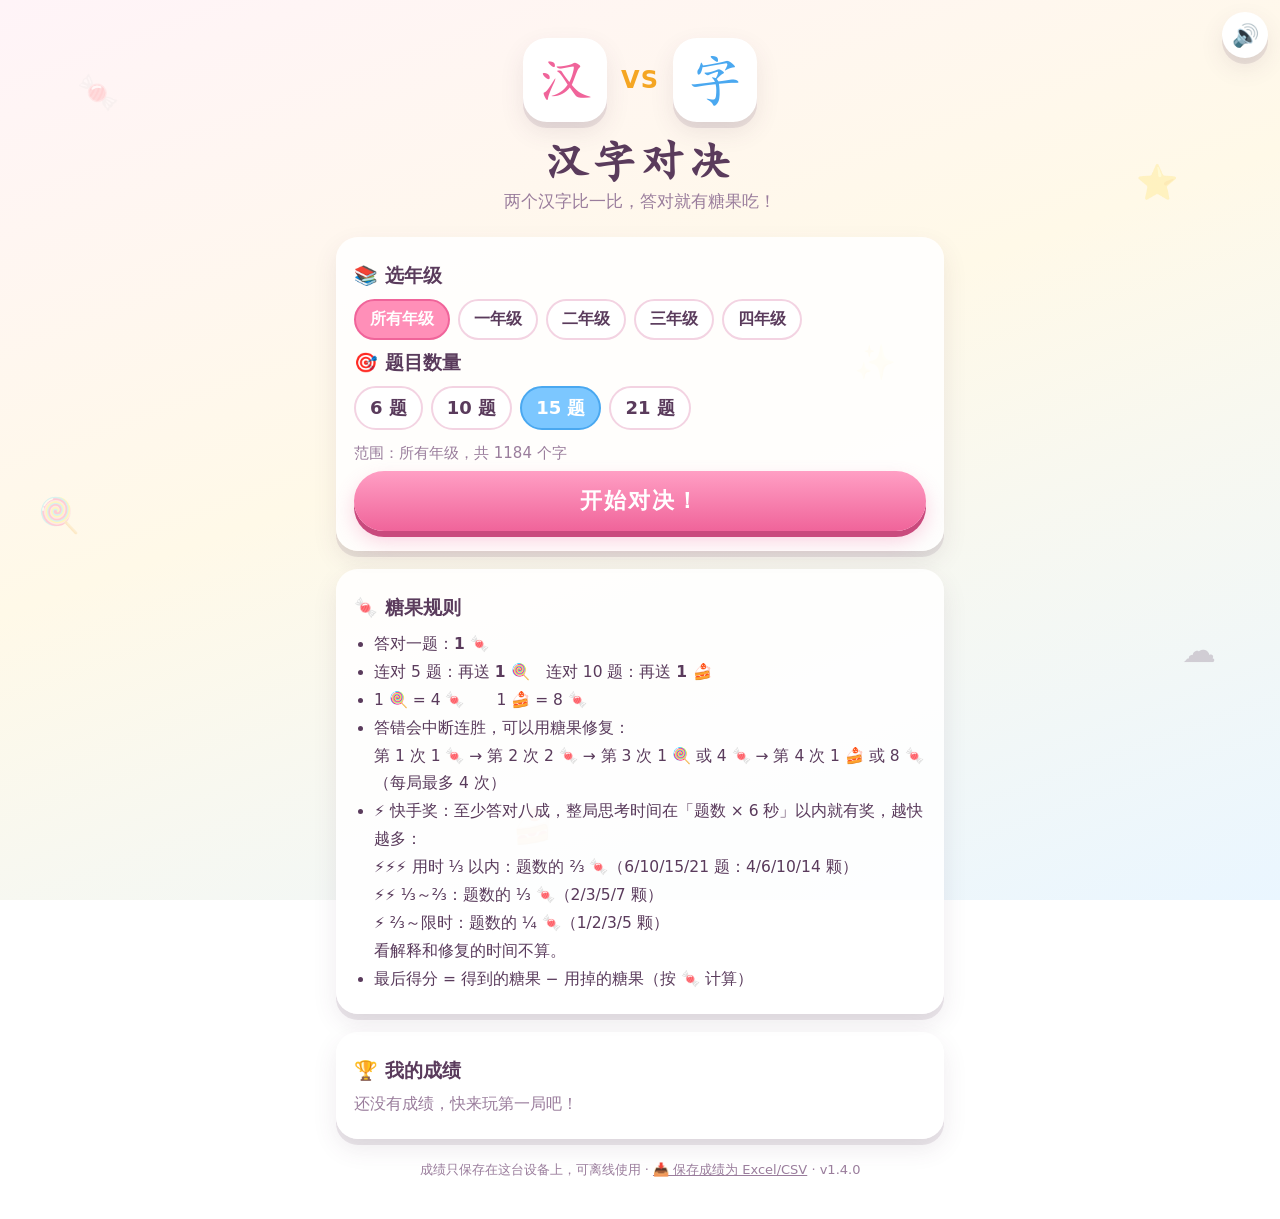
==== index.html @ ff81324d "v1.4.0：快手奖限时改为题数×6秒并分三级 Co-Authored-By: Claude Opus 5.5 <noreply@anthropic.com> Claude-Session: http" ====
<!DOCTYPE html>
<html lang="zh-CN">
<head>
  <meta charset="UTF-8">
  <meta name="viewport" content="width=device-width, initial-scale=1, viewport-fit=cover">
  <title>汉字对决</title>
  <meta name="description" content="汉字对决：两个汉字比一比，答对赢糖果！可离线使用。">
  <meta name="theme-color" content="#ffe3ee">
  <link rel="manifest" href="manifest.webmanifest">
  <link rel="icon" href="icons/icon-192.png" type="image/png">
  <link rel="apple-touch-icon" href="icons/apple-touch-icon.png">
  <link rel="stylesheet" href="style.css?v=1.4.0">
</head>
<body>
  <div class="bg-deco" aria-hidden="true">
    <span>🍬</span><span>⭐</span><span>🍭</span><span>☁️</span><span>🍰</span><span>✨</span>
  </div>

  <button id="soundBtn" class="sound-btn" type="button" aria-label="声音开关">🔊</button>

  <!-- 首页 -->
  <main id="screenHome" class="screen active">
    <header class="hero">
      <div class="hero-chars"><span class="hc hc1">汉</span><span class="vs">VS</span><span class="hc hc2">字</span></div>
      <h1>汉字对决</h1>
      <p class="sub">两个汉字比一比，答对就有糖果吃！</p>
    </header>

    <section class="panel">
      <h2>📚 选年级</h2>
      <div id="gradeChips" class="chips"></div>

      <div id="lessonWrap" class="hidden">
        <h2>📖 选课次</h2>
        <div id="lessonChips" class="chips"></div>
      </div>

      <h2>🎯 题目数量</h2>
      <div id="countChips" class="chips"></div>

      <p id="poolInfo" class="pool-info"></p>
      <button id="startBtn" class="big-btn" type="button">开始对决！</button>
    </section>

    <section class="panel rules">
      <h2>🍬 糖果规则</h2>
      <ul>
        <li>答对一题：<b>1 🍬</b></li>
        <li>连对 5 题：再送 <b>1 🍭</b>　连对 10 题：再送 <b>1 🍰</b></li>
        <li>1 🍭 = 4 🍬　　1 🍰 = 8 🍬</li>
        <li>答错会中断连胜，可以用糖果修复：<br>
          第 1 次 1 🍬 → 第 2 次 2 🍬 → 第 3 次 1 🍭 或 4 🍬 → 第 4 次 1 🍰 或 8 🍬（每局最多 4 次）</li>
        <li>⚡ 快手奖：至少答对八成，整局思考时间在「题数 × 6 秒」以内就有奖，越快越多：<br>
          ⚡⚡⚡ 用时 ⅓ 以内：题数的 ⅔ 🍬（6/10/15/21 题：4/6/10/14 颗）<br>
          ⚡⚡ ⅓～⅔：题数的 ⅓ 🍬（2/3/5/7 颗）<br>
          ⚡ ⅔～限时：题数的 ¼ 🍬（1/2/3/5 颗）<br>
          看解释和修复的时间不算。</li>
        <li>最后得分 = 得到的糖果 − 用掉的糖果（按 🍬 计算）</li>
      </ul>
    </section>

    <section class="panel">
      <h2>🏆 我的成绩</h2>
      <div id="records"></div>
    </section>

    <footer class="foot">成绩只保存在这台设备上，可离线使用 · <button id="exportBtn" class="link-btn inline" type="button">📥 保存成绩为 Excel/CSV</button> · <span id="verLabel"></span>
      <span id="exportFallback" class="export-fallback hidden"></span></footer>
  </main>

  <!-- 游戏 -->
  <main id="screenGame" class="screen">
    <div class="topbar">
      <button id="quitBtn" class="small-btn" type="button">🏠</button>
      <div class="progress"><div id="progressBar"></div><span id="progressText"></span></div>
    </div>
    <div class="speed" id="speed">
      <span class="speed-icon" id="speedIcon">⚡</span>
      <div class="speed-track"><div id="speedBar"></div><i class="tick t1"></i><i class="tick t2"></i></div>
      <span id="speedText" class="speed-text"></span>
    </div>
    <div class="stats">
      <span class="stat" id="statCandy">🍬 0</span>
      <span class="stat" id="statLolly">🍭 0</span>
      <span class="stat" id="statCake">🍰 0</span>
      <span class="stat streak" id="statStreak">🔥 0</span>
    </div>

    <div class="question-card">
      <p id="qText" class="q-text"></p>
    </div>

    <div class="answers">
      <button class="ans hanzi" id="ansA" type="button"><span class="char"></span><span class="info"></span></button>
      <button class="ans mid" id="ansMid" type="button"></button>
      <button class="ans hanzi" id="ansB" type="button"><span class="char"></span><span class="info"></span></button>
      <button class="speaker" id="spkA" type="button" aria-label="读一读">🔈</button>
      <span class="speaker-gap"></span>
      <button class="speaker" id="spkB" type="button" aria-label="读一读">🔈</button>
    </div>

    <div id="feedback" class="feedback hidden">
      <p id="fbText" class="fb-text"></p>
      <p id="fbReward" class="fb-reward"></p>
      <div id="repairBox" class="repair hidden">
        <p id="repairText"></p>
        <div id="repairOptions" class="repair-options"></div>
      </div>
      <button id="nextBtn" class="big-btn" type="button">下一题 ➜</button>
    </div>
  </main>

  <!-- 结果 -->
  <main id="screenResult" class="screen">
    <section class="panel result">
      <div id="resultEmoji" class="result-emoji">🎉</div>
      <h1 id="resultTitle">对决结束！</h1>
      <p id="resultSummary" class="result-summary"></p>
      <div class="score-box">
        <div><span>得到</span><b id="rEarned">0</b></div>
        <div class="op">−</div>
        <div><span>用掉</span><b id="rSpent">0</b></div>
        <div class="op">=</div>
        <div class="final"><span>得分</span><b id="rScore">0</b></div>
      </div>
      <p id="resultSpeed" class="result-speed"></p>
      <p id="resultDetail" class="result-detail"></p>
      <p id="resultBest" class="result-best"></p>
      <div class="result-btns">
        <button id="againBtn" class="big-btn" type="button">再来一局 🔁</button>
        <button id="homeBtn" class="big-btn alt" type="button">回首页 🏠</button>
      </div>
    </section>
  </main>

  <div id="confetti" class="confetti" aria-hidden="true"></div>

  <script src="js/data.js?v=1.4.0"></script>
  <script src="js/sound.js?v=1.4.0"></script>
  <script src="js/questions.js?v=1.4.0"></script>
  <script src="js/storage.js?v=1.4.0"></script>
  <script src="js/speak.js?v=1.4.0"></script>
  <script src="js/app.js?v=1.4.0"></script>
</body>
</html>
---- style.css ----
@font-face {
  font-family: 'HBKai';
  src: url('fonts/kaiti.ttf') format('truetype');
  font-display: swap;
}

:root {
  --bg1: #fff4f8;
  --bg2: #eaf6ff;
  --ink: #5a3b5c;
  --soft: #9a7d9c;
  --pink: #ff8fb8;
  --pink-d: #f0649a;
  --blue: #7cc7ff;
  --blue-d: #4aa8f0;
  --yellow: #ffd56b;
  --green: #6fd8a0;
  --green-d: #3fbf7c;
  --red: #ff8a8a;
  --card: #ffffff;
  --shadow: 0 6px 0 rgba(90, 59, 92, .12), 0 10px 24px rgba(90, 59, 92, .10);
  --radius: 22px;
  --kai: 'HBKai', 'KaiTi', 'STKaiti', 'Kaiti SC', '楷体', serif;
  --round: 'Nunito', 'PingFang SC', 'Microsoft YaHei', 'Noto Sans SC', system-ui, sans-serif;
}

* { box-sizing: border-box; }
html, body { margin: 0; }
body {
  min-height: 100vh;
  font-family: var(--round);
  color: var(--ink);
  background: linear-gradient(160deg, var(--bg1) 0%, #fff9e8 45%, var(--bg2) 100%) fixed;
  -webkit-tap-highlight-color: transparent;
  overflow-x: hidden;
}
button { font-family: inherit; color: inherit; cursor: pointer; }
.hidden { display: none !important; }

/* 背景装饰 */
.bg-deco { position: fixed; inset: 0; pointer-events: none; z-index: 0; }
.bg-deco span {
  position: absolute; font-size: 34px; opacity: .22;
  animation: floaty 7s ease-in-out infinite;
}
.bg-deco span:nth-child(1) { top: 8%; left: 6%; }
.bg-deco span:nth-child(2) { top: 18%; right: 8%; animation-delay: -2s; }
.bg-deco span:nth-child(3) { top: 55%; left: 3%; animation-delay: -4s; }
.bg-deco span:nth-child(4) { top: 70%; right: 5%; animation-delay: -1s; }
.bg-deco span:nth-child(5) { bottom: 6%; left: 40%; animation-delay: -3s; }
.bg-deco span:nth-child(6) { top: 38%; right: 30%; animation-delay: -5s; }
@keyframes floaty { 0%,100% { transform: translateY(0) rotate(-6deg); } 50% { transform: translateY(-14px) rotate(6deg); } }

.sound-btn {
  position: fixed; top: 12px; right: 12px; z-index: 20;
  width: 46px; height: 46px; border-radius: 50%;
  border: none; background: #fff; font-size: 22px; box-shadow: var(--shadow);
}

.screen {
  display: none; position: relative; z-index: 1;
  max-width: 640px; margin: 0 auto; padding: 16px 16px 40px;
}
.screen.active { display: block; animation: pop-in .35s ease; }
@keyframes pop-in { from { opacity: 0; transform: scale(.97) translateY(8px); } to { opacity: 1; transform: none; } }

/* 首页 */
.hero { text-align: center; padding: 22px 0 6px; }
.hero-chars { display: flex; align-items: center; justify-content: center; gap: 14px; }
.hc {
  font-family: var(--kai); font-size: 56px; width: 84px; height: 84px; line-height: 84px;
  border-radius: 24px; background: #fff; box-shadow: var(--shadow);
  animation: bounce 2.4s ease-in-out infinite;
}
.hc1 { color: var(--pink-d); }
.hc2 { color: var(--blue-d); animation-delay: -1.2s; }
.vs { font-weight: 900; font-size: 24px; color: #f5a623; letter-spacing: 1px; }
@keyframes bounce { 0%,100% { transform: translateY(0) rotate(-4deg); } 50% { transform: translateY(-8px) rotate(4deg); } }
h1 { font-family: var(--kai); font-size: 44px; margin: 14px 0 4px; letter-spacing: 4px; }
.sub { margin: 0; color: var(--soft); font-size: 17px; }

.panel {
  background: rgba(255,255,255,.85); border-radius: var(--radius);
  box-shadow: var(--shadow); padding: 16px 18px 20px; margin-top: 18px;
}
.panel h2 { font-size: 19px; margin: 10px 0 10px; }
.chips { display: flex; flex-wrap: wrap; gap: 8px; }
.chip {
  border: 2px solid #f3d3e2; background: #fff; border-radius: 999px;
  padding: 8px 14px; font-size: 16px; font-weight: 700;
  transition: transform .1s, background .15s;
}
.chip:active { transform: scale(.94); }
.chip.on { background: var(--pink); border-color: var(--pink-d); color: #fff; }
#countChips .chip { min-width: 58px; font-size: 18px; }
#countChips .chip.on { background: var(--blue); border-color: var(--blue-d); }
.pool-info { color: var(--soft); font-size: 15px; margin: 14px 0 8px; min-height: 1.2em; }

.big-btn {
  display: block; width: 100%; border: none; border-radius: 999px;
  padding: 15px 20px; font-size: 22px; font-weight: 900; letter-spacing: 2px;
  background: linear-gradient(180deg, #ff9fc4, var(--pink-d)); color: #fff;
  box-shadow: 0 6px 0 #c94a7d, 0 10px 20px rgba(240,100,154,.3);
  transition: transform .08s, box-shadow .08s;
}
.big-btn:active { transform: translateY(4px); box-shadow: 0 2px 0 #c94a7d; }
.big-btn:disabled { filter: grayscale(.8); opacity: .6; }
.big-btn.alt { background: linear-gradient(180deg, #9ed6ff, var(--blue-d)); box-shadow: 0 6px 0 #2f86c9, 0 10px 20px rgba(74,168,240,.3); }
.big-btn.alt:active { box-shadow: 0 2px 0 #2f86c9; }

.rules ul { margin: 0; padding-left: 20px; line-height: 1.8; font-size: 15.5px; }

#records table { width: 100%; border-collapse: collapse; font-size: 14.5px; }
#records th, #records td { padding: 6px 4px; text-align: center; border-bottom: 1px dashed #f0d6e3; }
#records th { color: var(--soft); font-weight: 700; }
.best-line { font-size: 17px; margin: 0 0 8px; }
.empty { color: var(--soft); margin: 4px 0; }
.link-btn { border: none; background: none; color: var(--soft); text-decoration: underline; font-size: 13px; margin-top: 8px; padding: 0; }
.foot { text-align: center; color: var(--soft); font-size: 13px; margin-top: 22px; }

/* 游戏 */
.topbar { display: flex; align-items: center; gap: 10px; padding-right: 56px; }
.small-btn { border: none; background: #fff; border-radius: 14px; font-size: 20px; width: 46px; height: 46px; box-shadow: var(--shadow); flex: none; }
.progress { position: relative; flex: 1; height: 26px; background: #fff; border-radius: 999px; overflow: hidden; box-shadow: inset 0 2px 4px rgba(0,0,0,.06); }
#progressBar { height: 100%; width: 0; background: linear-gradient(90deg, var(--yellow), #ffb347); border-radius: 999px; transition: width .4s; }
#progressText { position: absolute; inset: 0; text-align: center; line-height: 26px; font-weight: 800; font-size: 14px; }

.stats { display: flex; justify-content: center; gap: 8px; margin: 14px 0 4px; flex-wrap: wrap; }
.stat { background: #fff; border-radius: 999px; padding: 6px 12px; font-weight: 800; font-size: 17px; box-shadow: 0 3px 0 rgba(90,59,92,.1); }
.stat.bump { animation: bump .45s ease; }
.streak { color: #f07b2c; }
@keyframes bump { 0% { transform: scale(1); } 40% { transform: scale(1.35); } 100% { transform: scale(1); } }

.question-card {
  margin: 16px 0; background: #fff; border-radius: var(--radius); box-shadow: var(--shadow);
  padding: 20px 16px; text-align: center;
}
.q-text { margin: 0; font-size: 25px; font-weight: 800; line-height: 1.5; }
.q-text .blank { display: inline-block; color: var(--pink-d); background: #fff0f6; border-radius: 12px; padding: 0 10px; margin: 0 2px; }
.q-text .blank.py { font-family: var(--round); }
.q-text .blank.hz { font-family: var(--kai); font-size: 1.15em; }

.answers { display: grid; grid-template-columns: 1fr auto 1fr; gap: 10px; align-items: stretch; }
.ans {
  border: none; border-radius: var(--radius); background: #fff; box-shadow: var(--shadow);
  transition: transform .1s, background .2s;
}
.ans:active:not(:disabled) { transform: scale(.95); }
.ans:disabled { cursor: default; }
.ans.hanzi { padding: 10px 6px 12px; display: flex; flex-direction: column; align-items: center; justify-content: center; min-height: 170px; }
.ans .char { font-family: var(--kai); font-size: clamp(76px, 22vw, 112px); line-height: 1.1; }
#ansA .char { color: var(--pink-d); }
#ansB .char { color: var(--blue-d); }
.ans .info { min-height: 1.5em; font-size: 16px; font-weight: 700; color: var(--soft); white-space: pre-line; text-align: center; }
.ans.mid {
  align-self: center; writing-mode: horizontal-tb; font-size: 18px; font-weight: 900;
  padding: 16px 10px; background: #fff7d6; min-width: 72px;
}
.ans.right { background: #dcfbe9 !important; box-shadow: 0 0 0 4px var(--green), var(--shadow); animation: wiggle .5s ease; }
.ans.wrong { background: #ffe1e1 !important; box-shadow: 0 0 0 4px var(--red), var(--shadow); animation: shake .4s ease; }
.ans.dim { opacity: .55; }
@keyframes wiggle { 0%,100% { transform: rotate(0); } 25% { transform: rotate(-4deg) scale(1.04); } 75% { transform: rotate(4deg) scale(1.04); } }
@keyframes shake { 0%,100% { transform: translateX(0); } 20%,60% { transform: translateX(-8px); } 40%,80% { transform: translateX(8px); } }

.feedback {
  margin-top: 16px; background: #fff; border-radius: var(--radius); box-shadow: var(--shadow);
  padding: 16px; text-align: center; animation: pop-in .3s ease;
}
.fb-text { font-size: 22px; font-weight: 900; margin: 0 0 6px; }
.fb-text.good { color: var(--green-d); }
.fb-text.bad { color: #e45b5b; }
.fb-reward { font-size: 18px; margin: 0 0 12px; min-height: 1em; }
.repair { background: #fff6e0; border-radius: 16px; padding: 12px; margin-bottom: 14px; }
.repair p { margin: 0 0 10px; font-size: 16px; font-weight: 700; }
.repair-options { display: flex; flex-wrap: wrap; justify-content: center; gap: 8px; }
.repair-btn {
  border: none; border-radius: 999px; padding: 10px 16px; font-size: 17px; font-weight: 800;
  background: var(--yellow); box-shadow: 0 4px 0 #d9a83a;
}
.repair-btn:active { transform: translateY(3px); box-shadow: 0 1px 0 #d9a83a; }
.repair-btn.skip { background: #eee; box-shadow: 0 4px 0 #c9c9c9; }
.repair-btn:disabled { opacity: .45; }

/* 结果 */
.result { text-align: center; margin-top: 50px; }
.result-emoji { font-size: 70px; animation: bounce 2s ease-in-out infinite; }
.result h1 { margin-top: 4px; }
.result-summary { font-size: 18px; margin: 4px 0 14px; }
.score-box { display: flex; align-items: center; justify-content: center; gap: 8px; flex-wrap: wrap; margin: 10px 0; }
.score-box > div:not(.op) { background: #fff7fb; border-radius: 18px; padding: 8px 14px; min-width: 76px; }
.score-box span { display: block; font-size: 14px; color: var(--soft); }
.score-box b { font-size: 28px; }
.score-box .final { background: #fff1c2 !important; }
.score-box .final b { color: #e8890c; font-size: 34px; }
.score-box .op { font-size: 26px; font-weight: 900; color: var(--soft); }
.result-detail { color: var(--soft); font-size: 15px; line-height: 1.7; }
.result-best { font-size: 18px; font-weight: 800; color: var(--pink-d); min-height: 1em; }
.result-btns { display: grid; gap: 14px; margin-top: 18px; }

/* 彩纸 / 飘糖果 */
.confetti { position: fixed; inset: 0; pointer-events: none; z-index: 50; overflow: hidden; }
.confetti span { position: absolute; top: -40px; font-size: 26px; animation: fall linear forwards; }
@keyframes fall { to { transform: translateY(110vh) rotate(540deg); } }
.fly { position: fixed; z-index: 60; font-size: 40px; pointer-events: none; animation: flyup 1s ease-out forwards; }
@keyframes flyup { 0% { opacity: 0; transform: translate(-50%, 0) scale(.5); } 20% { opacity: 1; transform: translate(-50%, -20px) scale(1.2); } 100% { opacity: 0; transform: translate(-50%, -140px) scale(1); } }

@media (max-width: 420px) {
  .q-text { font-size: 21px; }
  .ans.mid { min-width: 56px; font-size: 16px; padding: 12px 6px; }
  .ans.hanzi { min-height: 150px; }
  .hc { font-size: 46px; width: 70px; height: 70px; line-height: 70px; }
  h1 { font-size: 38px; }
}

/* 快手时间 */
.speed { display: flex; align-items: center; gap: 8px; margin-top: 10px; }
.speed-icon { font-size: 18px; width: 46px; text-align: center; flex: none; }
.speed-track { flex: 1; height: 10px; background: #fff; border-radius: 999px; overflow: hidden; box-shadow: inset 0 1px 3px rgba(0,0,0,.08); }
#speedBar { height: 100%; width: 100%; background: linear-gradient(90deg, #8fe3b4, #5cc9f5); border-radius: 999px; transition: width .25s linear; }
.speed-text { font-size: 13px; font-weight: 800; color: var(--soft); min-width: 64px; text-align: right; }
.speed.over { opacity: .5; filter: grayscale(1); }
.result-speed { font-size: 17px; font-weight: 800; margin: 6px 0 0; min-height: 1em; }
.result-speed.win { color: #2a9fd6; }

.link-btn.inline { margin: 0; font-size: 13px; }
.export-fallback { display: block; margin-top: 8px; }
.export-fallback a { color: var(--pink-d); font-weight: 700; }

/* 小喇叭 */
.speaker {
  justify-self: center; border: none; border-radius: 999px; background: #fff;
  font-size: 24px; width: 56px; height: 44px; box-shadow: 0 3px 0 rgba(90,59,92,.12);
  transition: transform .1s;
}
.speaker:active { transform: scale(.9); }
.speaker.playing { background: #fff0f6; animation: bump .5s ease infinite; }
.speaker.off { visibility: hidden; }

/* 快手奖三级 */
.speed-track { position: relative; }
.speed-track .tick { position: absolute; top: 0; bottom: 0; width: 2px; background: rgba(90,59,92,.35); }
.speed-track .t1 { left: 33.333%; }
.speed-track .t2 { left: 66.667%; }
.speed-icon { width: auto; min-width: 46px; font-size: 14px; letter-spacing: -3px; }
.speed[data-tier="3"] #speedBar { background: linear-gradient(90deg, #ffd56b, #ffb347); }
.speed[data-tier="2"] #speedBar { background: linear-gradient(90deg, #8fe3b4, #3fbf7c); }
.speed[data-tier="1"] #speedBar { background: linear-gradient(90deg, #9ed6ff, #4aa8f0); }
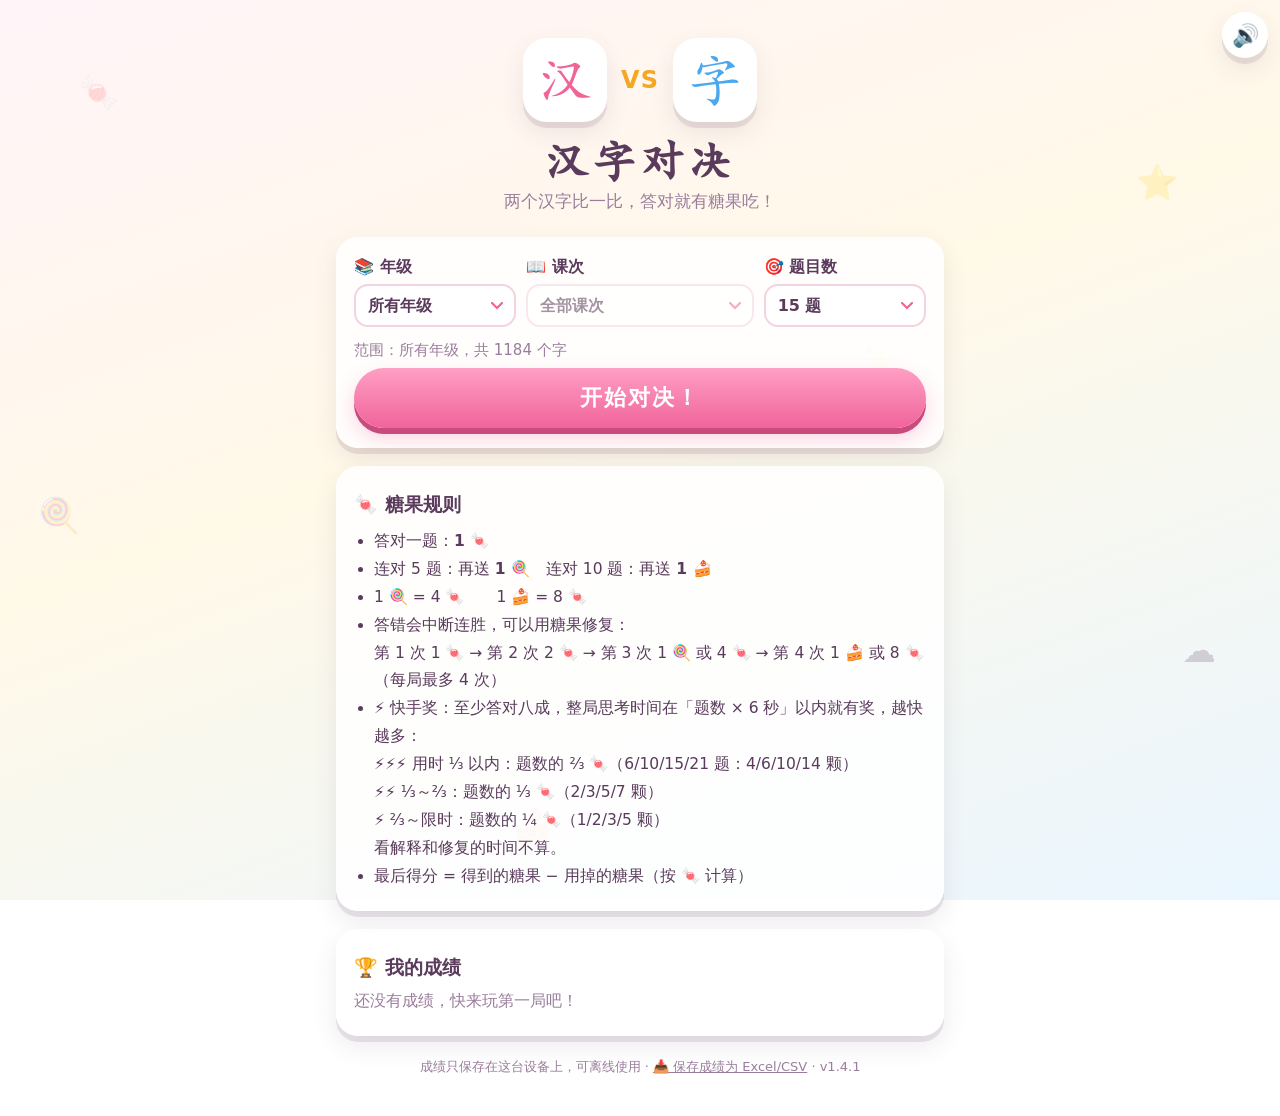
==== commit ae926112: "v1.4.1：年级、课次、题目数改成下拉菜单 Co-Authored-By: Claude Opus 5.5 <noreply@anthropic.com> Claude-Session: https" ====
--- a/index.html
+++ b/index.html
@@ -9,7 +9,7 @@
   <link rel="manifest" href="manifest.webmanifest">
   <link rel="icon" href="icons/icon-192.png" type="image/png">
   <link rel="apple-touch-icon" href="icons/apple-touch-icon.png">
-  <link rel="stylesheet" href="style.css?v=1.4.0">
+  <link rel="stylesheet" href="style.css?v=1.4.1">
 </head>
 <body>
   <div class="bg-deco" aria-hidden="true">
@@ -27,16 +27,11 @@
     </header>
 
     <section class="panel">
-      <h2>📚 选年级</h2>
-      <div id="gradeChips" class="chips"></div>
-
-      <div id="lessonWrap" class="hidden">
-        <h2>📖 选课次</h2>
-        <div id="lessonChips" class="chips"></div>
+      <div class="selects">
+        <label class="sel"><span>📚 年级</span><select id="gradeSel"></select></label>
+        <label class="sel"><span>📖 课次</span><select id="lessonSel"></select></label>
+        <label class="sel"><span>🎯 题目数</span><select id="countSel"></select></label>
       </div>
-
-      <h2>🎯 题目数量</h2>
-      <div id="countChips" class="chips"></div>
 
       <p id="poolInfo" class="pool-info"></p>
       <button id="startBtn" class="big-btn" type="button">开始对决！</button>
@@ -135,11 +130,11 @@
 
   <div id="confetti" class="confetti" aria-hidden="true"></div>
 
-  <script src="js/data.js?v=1.4.0"></script>
-  <script src="js/sound.js?v=1.4.0"></script>
-  <script src="js/questions.js?v=1.4.0"></script>
-  <script src="js/storage.js?v=1.4.0"></script>
-  <script src="js/speak.js?v=1.4.0"></script>
-  <script src="js/app.js?v=1.4.0"></script>
+  <script src="js/data.js?v=1.4.1"></script>
+  <script src="js/sound.js?v=1.4.1"></script>
+  <script src="js/questions.js?v=1.4.1"></script>
+  <script src="js/storage.js?v=1.4.1"></script>
+  <script src="js/speak.js?v=1.4.1"></script>
+  <script src="js/app.js?v=1.4.1"></script>
 </body>
 </html>
--- a/style.css
+++ b/style.css
@@ -245,3 +245,18 @@
 .speed[data-tier="3"] #speedBar { background: linear-gradient(90deg, #ffd56b, #ffb347); }
 .speed[data-tier="2"] #speedBar { background: linear-gradient(90deg, #8fe3b4, #3fbf7c); }
 .speed[data-tier="1"] #speedBar { background: linear-gradient(90deg, #9ed6ff, #4aa8f0); }
+
+/* 下拉菜单 */
+.selects { display: grid; grid-template-columns: 1fr 1.4fr 1fr; gap: 10px; margin-top: 4px; }
+.sel { display: flex; flex-direction: column; gap: 6px; min-width: 0; }
+.sel span { font-size: 16px; font-weight: 800; }
+.sel select {
+  width: 100%; min-width: 0; font: inherit; font-size: 16px; font-weight: 700; color: var(--ink);
+  padding: 10px 30px 10px 12px; border: 2px solid #f3d3e2; border-radius: 14px; background-color: #fff;
+  -webkit-appearance: none; appearance: none; cursor: pointer;
+  background-image: url("data:image/svg+xml,%3Csvg xmlns='http://www.w3.org/2000/svg' width='12' height='8'%3E%3Cpath d='M1 1l5 5 5-5' stroke='%23f0649a' stroke-width='2.2' fill='none' stroke-linecap='round'/%3E%3C/svg%3E");
+  background-repeat: no-repeat; background-position: right 11px center;
+}
+.sel select:focus { outline: none; border-color: var(--pink); box-shadow: 0 0 0 3px #ffe0ec; }
+.sel select:disabled { opacity: .55; cursor: default; }
+@media (max-width: 480px) { .selects { grid-template-columns: 1fr 1fr; } .sel:nth-child(2) { grid-column: 1 / -1; grid-row: 2; } }
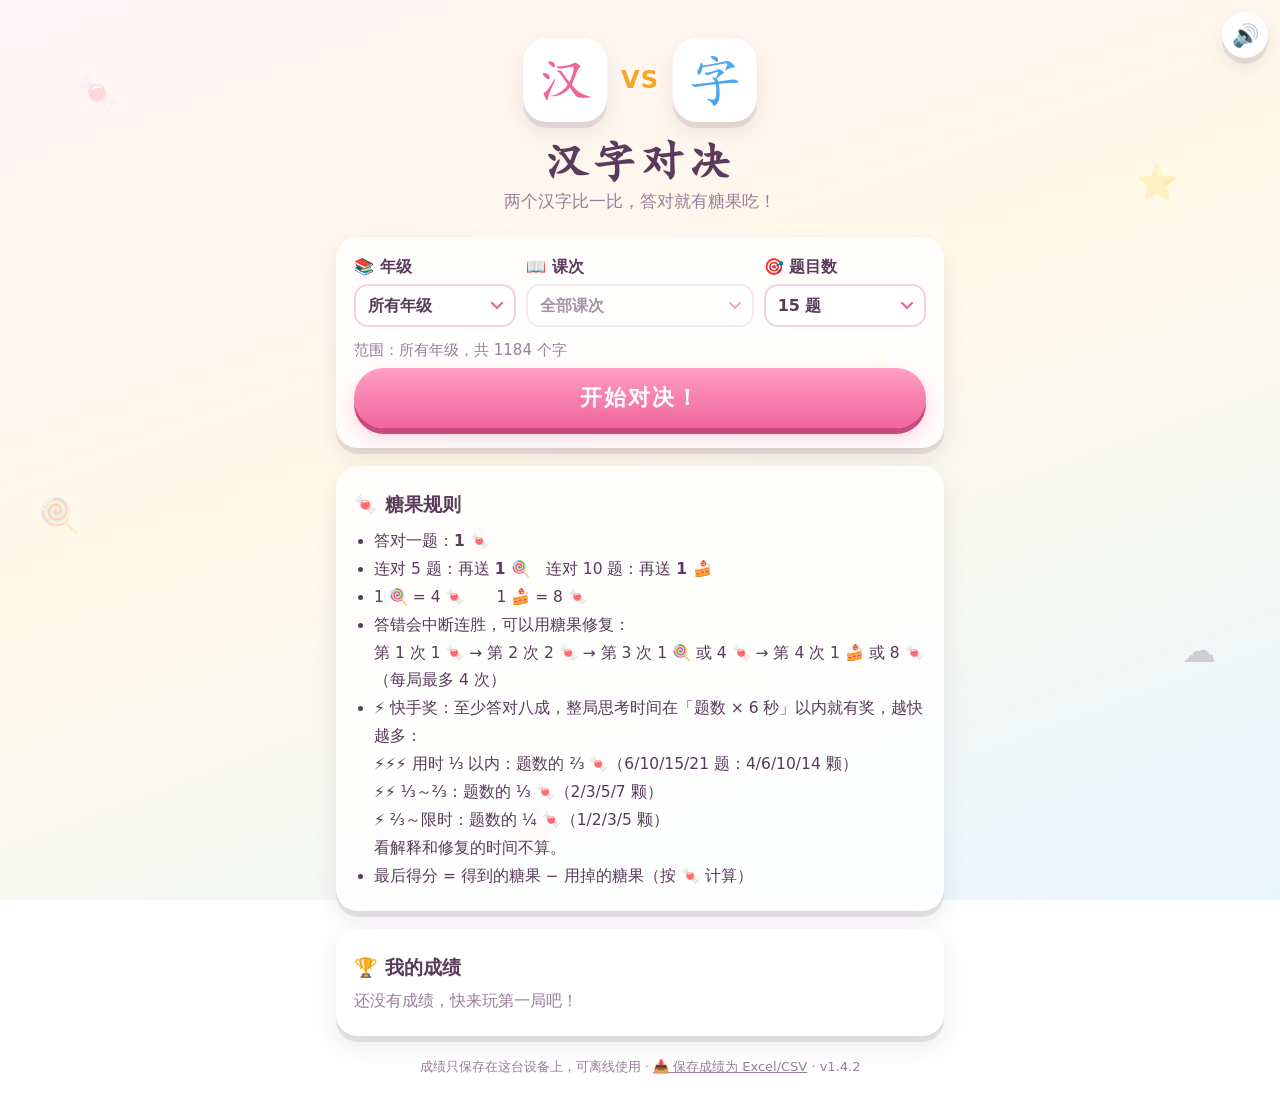
==== commit a4976129: "v1.4.2：新 favicon（App 图标去掉汉字和糖果的简化版） Co-Authored-By: Claude Opus 5.5 <noreply@anthropic.com> Claude-S" ====
--- a/index.html
+++ b/index.html
@@ -7,9 +7,11 @@
   <meta name="description" content="汉字对决：两个汉字比一比，答对赢糖果！可离线使用。">
   <meta name="theme-color" content="#ffe3ee">
   <link rel="manifest" href="manifest.webmanifest">
-  <link rel="icon" href="icons/icon-192.png" type="image/png">
+  <link rel="icon" href="icons/favicon.svg" type="image/svg+xml">
+  <link rel="icon" href="icons/favicon-32.png" sizes="32x32" type="image/png">
+  <link rel="icon" href="icons/favicon-16.png" sizes="16x16" type="image/png">
   <link rel="apple-touch-icon" href="icons/apple-touch-icon.png">
-  <link rel="stylesheet" href="style.css?v=1.4.1">
+  <link rel="stylesheet" href="style.css?v=1.4.2">
 </head>
 <body>
   <div class="bg-deco" aria-hidden="true">
@@ -130,11 +132,11 @@
 
   <div id="confetti" class="confetti" aria-hidden="true"></div>
 
-  <script src="js/data.js?v=1.4.1"></script>
-  <script src="js/sound.js?v=1.4.1"></script>
-  <script src="js/questions.js?v=1.4.1"></script>
-  <script src="js/storage.js?v=1.4.1"></script>
-  <script src="js/speak.js?v=1.4.1"></script>
-  <script src="js/app.js?v=1.4.1"></script>
+  <script src="js/data.js?v=1.4.2"></script>
+  <script src="js/sound.js?v=1.4.2"></script>
+  <script src="js/questions.js?v=1.4.2"></script>
+  <script src="js/storage.js?v=1.4.2"></script>
+  <script src="js/speak.js?v=1.4.2"></script>
+  <script src="js/app.js?v=1.4.2"></script>
 </body>
 </html>
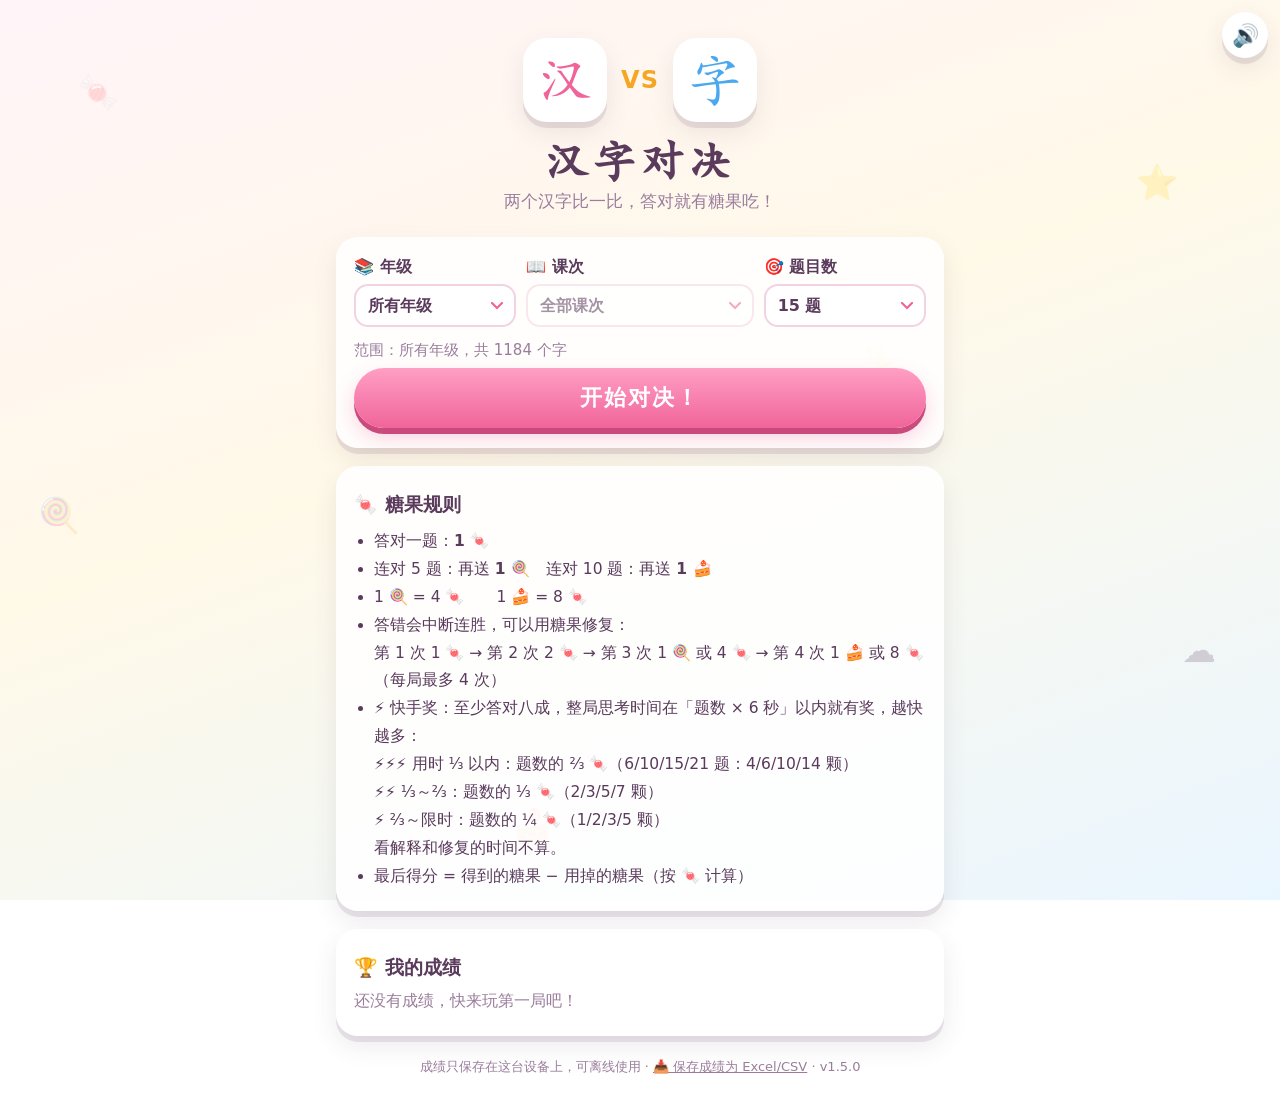
==== commit 17b11dd2: "v1.5.0：新增安卓版（APK + AAB，GitHub Actions 自动打包发布，含检查更新） Co-Authored-By: Claude Opus 5.5 <noreply@anthrop" ====
--- a/index.html
+++ b/index.html
@@ -7,11 +7,10 @@
   <meta name="description" content="汉字对决：两个汉字比一比，答对赢糖果！可离线使用。">
   <meta name="theme-color" content="#ffe3ee">
   <link rel="manifest" href="manifest.webmanifest">
-  <link rel="icon" href="icons/favicon.svg" type="image/svg+xml">
-  <link rel="icon" href="icons/favicon-32.png" sizes="32x32" type="image/png">
-  <link rel="icon" href="icons/favicon-16.png" sizes="16x16" type="image/png">
+  <link rel="icon" href="favicon.svg" type="image/svg+xml">
+  <link rel="icon" href="favicon.ico" sizes="16x16 32x32 48x48">
   <link rel="apple-touch-icon" href="icons/apple-touch-icon.png">
-  <link rel="stylesheet" href="style.css?v=1.4.2">
+  <link rel="stylesheet" href="style.css?v=1.5.0">
 </head>
 <body>
   <div class="bg-deco" aria-hidden="true">
@@ -132,11 +131,11 @@
 
   <div id="confetti" class="confetti" aria-hidden="true"></div>
 
-  <script src="js/data.js?v=1.4.2"></script>
-  <script src="js/sound.js?v=1.4.2"></script>
-  <script src="js/questions.js?v=1.4.2"></script>
-  <script src="js/storage.js?v=1.4.2"></script>
-  <script src="js/speak.js?v=1.4.2"></script>
-  <script src="js/app.js?v=1.4.2"></script>
+  <script src="js/data.js?v=1.5.0"></script>
+  <script src="js/sound.js?v=1.5.0"></script>
+  <script src="js/questions.js?v=1.5.0"></script>
+  <script src="js/storage.js?v=1.5.0"></script>
+  <script src="js/speak.js?v=1.5.0"></script>
+  <script src="js/app.js?v=1.5.0"></script>
 </body>
 </html>
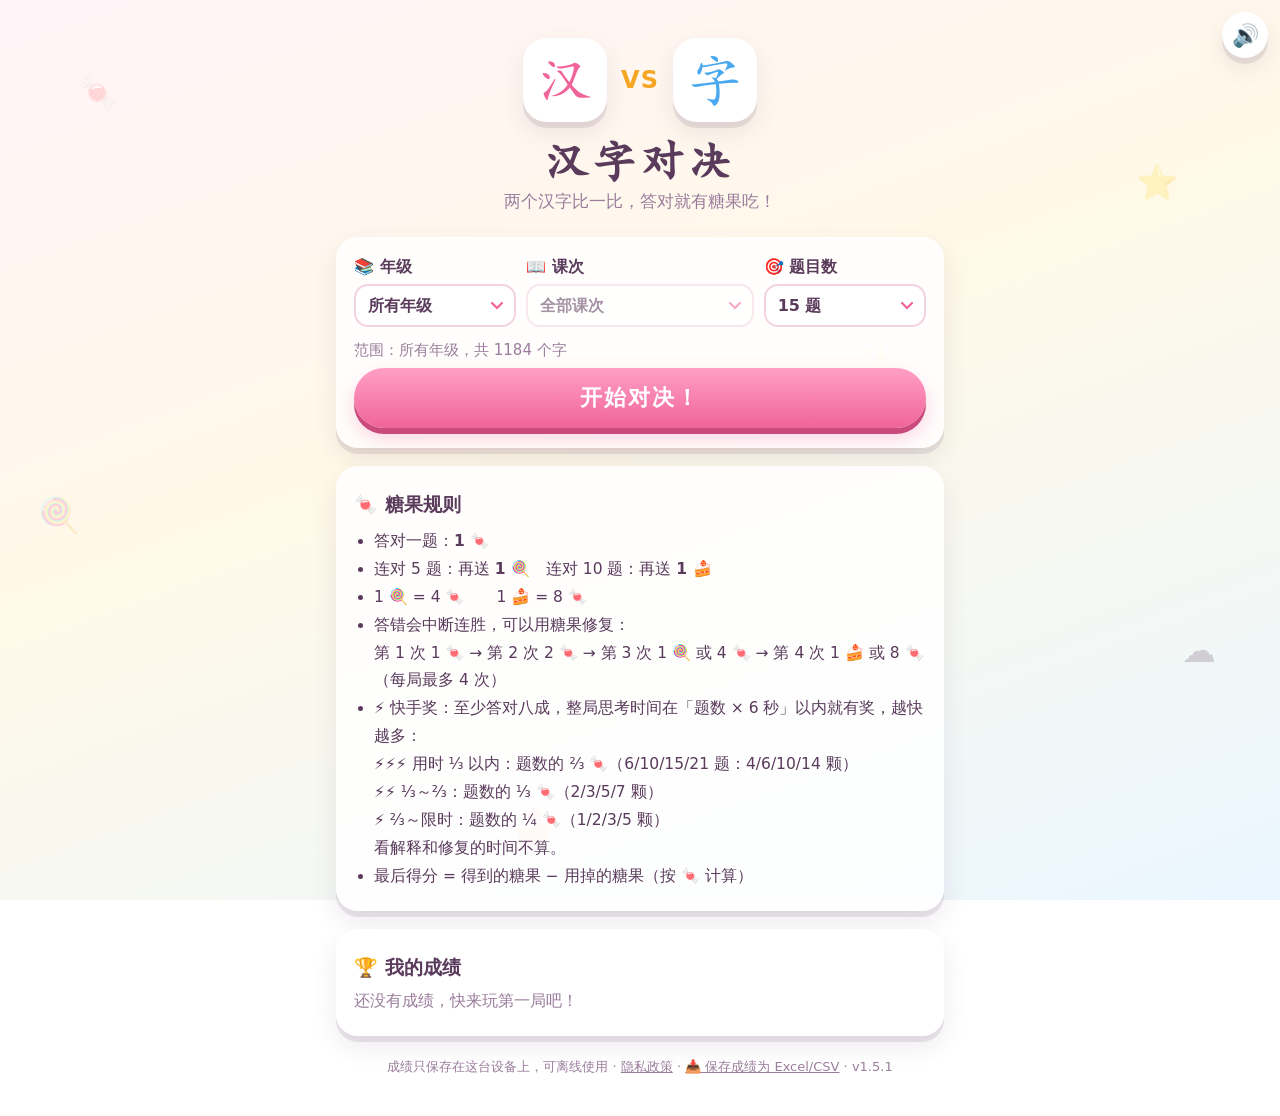
==== commit e9b19c14: "v1.5.1：安卓目标 API 36、全面屏适配；Play 版不自带更新检查；新增隐私政策页 Co-Authored-By: Claude Opus 5.5 <noreply@anthropic.co" ====
--- a/index.html
+++ b/index.html
@@ -10,7 +10,7 @@
   <link rel="icon" href="favicon.svg" type="image/svg+xml">
   <link rel="icon" href="favicon.ico" sizes="16x16 32x32 48x48">
   <link rel="apple-touch-icon" href="icons/apple-touch-icon.png">
-  <link rel="stylesheet" href="style.css?v=1.5.0">
+  <link rel="stylesheet" href="style.css?v=1.5.1">
 </head>
 <body>
   <div class="bg-deco" aria-hidden="true">
@@ -60,7 +60,7 @@
       <div id="records"></div>
     </section>
 
-    <footer class="foot">成绩只保存在这台设备上，可离线使用 · <button id="exportBtn" class="link-btn inline" type="button">📥 保存成绩为 Excel/CSV</button> · <span id="verLabel"></span>
+    <footer class="foot">成绩只保存在这台设备上，可离线使用 · <a href="privacy.html" class="link-btn inline">隐私政策</a> · <button id="exportBtn" class="link-btn inline" type="button">📥 保存成绩为 Excel/CSV</button> · <span id="verLabel"></span>
       <span id="exportFallback" class="export-fallback hidden"></span></footer>
   </main>
 
@@ -131,11 +131,11 @@
 
   <div id="confetti" class="confetti" aria-hidden="true"></div>
 
-  <script src="js/data.js?v=1.5.0"></script>
-  <script src="js/sound.js?v=1.5.0"></script>
-  <script src="js/questions.js?v=1.5.0"></script>
-  <script src="js/storage.js?v=1.5.0"></script>
-  <script src="js/speak.js?v=1.5.0"></script>
-  <script src="js/app.js?v=1.5.0"></script>
+  <script src="js/data.js?v=1.5.1"></script>
+  <script src="js/sound.js?v=1.5.1"></script>
+  <script src="js/questions.js?v=1.5.1"></script>
+  <script src="js/storage.js?v=1.5.1"></script>
+  <script src="js/speak.js?v=1.5.1"></script>
+  <script src="js/app.js?v=1.5.1"></script>
 </body>
 </html>
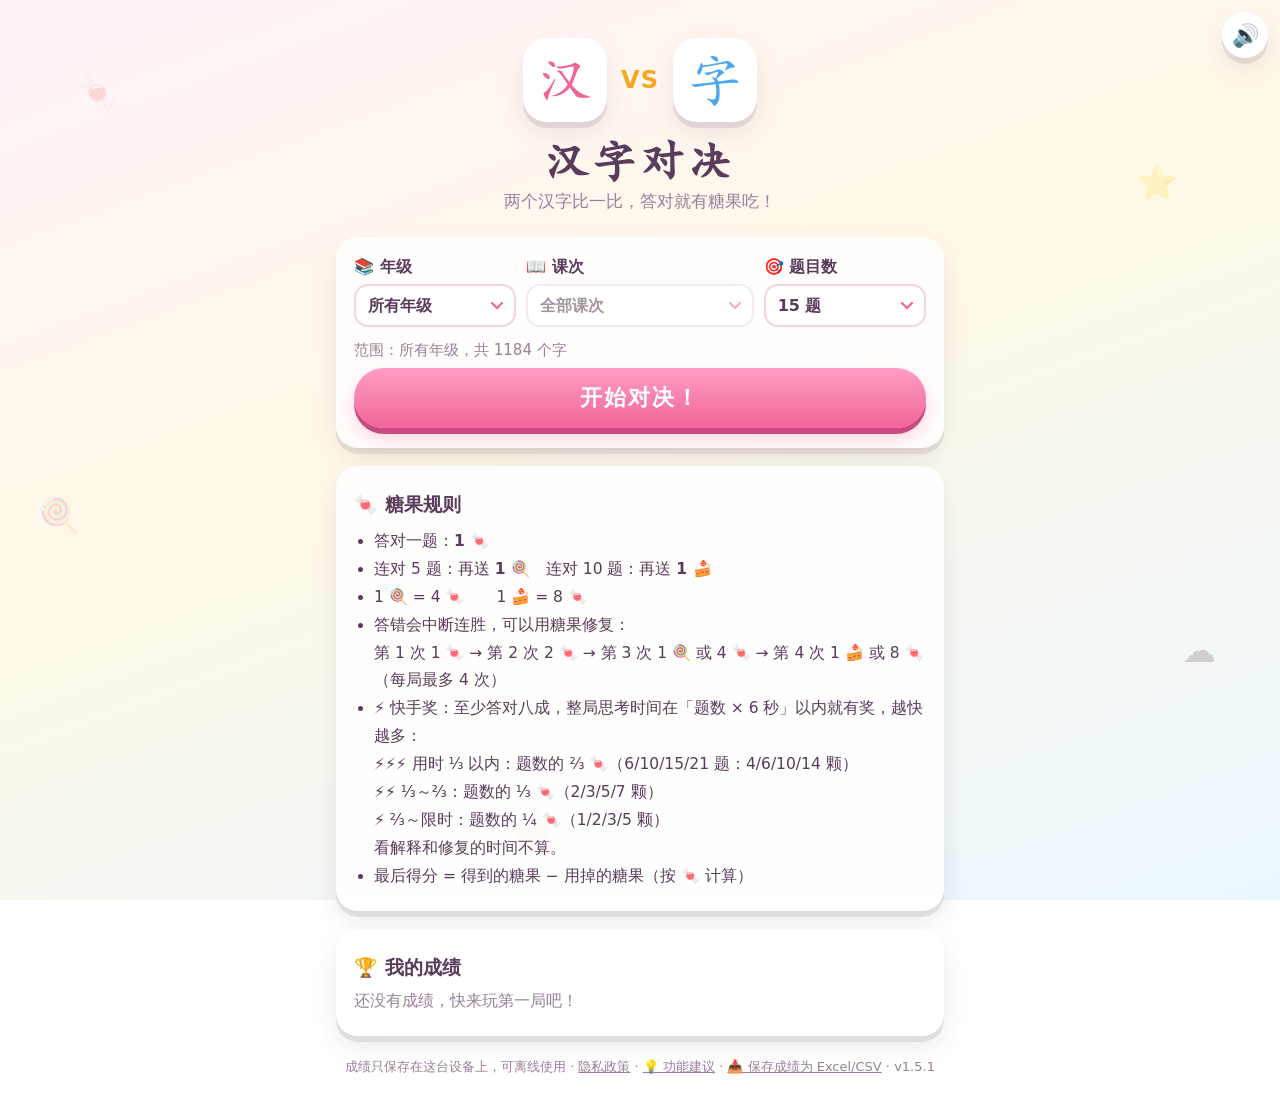
==== commit e377ccdb: "Add a subtle feature request link Links to https://mrwengkb.github.io/FeatureReq/?app=hanzibattle  C" ====
--- a/index.html
+++ b/index.html
@@ -2,6 +2,15 @@
 <html lang="zh-CN">
 <head>
   <meta charset="UTF-8">
+  <!-- GA-START: Google Analytics (removed when building children's Android apps) -->
+  <script async src="https://www.googletagmanager.com/gtag/js?id=G-LVJJ4GY9FC"></script>
+  <script>
+    window.dataLayer = window.dataLayer || [];
+    function gtag(){dataLayer.push(arguments);}
+    gtag('js', new Date());
+    gtag('config', 'G-LVJJ4GY9FC');
+  </script>
+  <!-- GA-END -->
   <meta name="viewport" content="width=device-width, initial-scale=1, viewport-fit=cover">
   <title>汉字对决</title>
   <meta name="description" content="汉字对决：两个汉字比一比，答对赢糖果！可离线使用。">
@@ -60,7 +69,7 @@
       <div id="records"></div>
     </section>
 
-    <footer class="foot">成绩只保存在这台设备上，可离线使用 · <a href="privacy.html" class="link-btn inline">隐私政策</a> · <button id="exportBtn" class="link-btn inline" type="button">📥 保存成绩为 Excel/CSV</button> · <span id="verLabel"></span>
+    <footer class="foot">成绩只保存在这台设备上，可离线使用 · <a href="privacy.html" class="link-btn inline">隐私政策</a> · <a href="https://mrwengkb.github.io/FeatureReq/?app=HanziBattle" class="link-btn inline" target="_blank" rel="noopener">💡 功能建议</a> · <button id="exportBtn" class="link-btn inline" type="button">📥 保存成绩为 Excel/CSV</button> · <span id="verLabel"></span>
       <span id="exportFallback" class="export-fallback hidden"></span></footer>
   </main>
 
